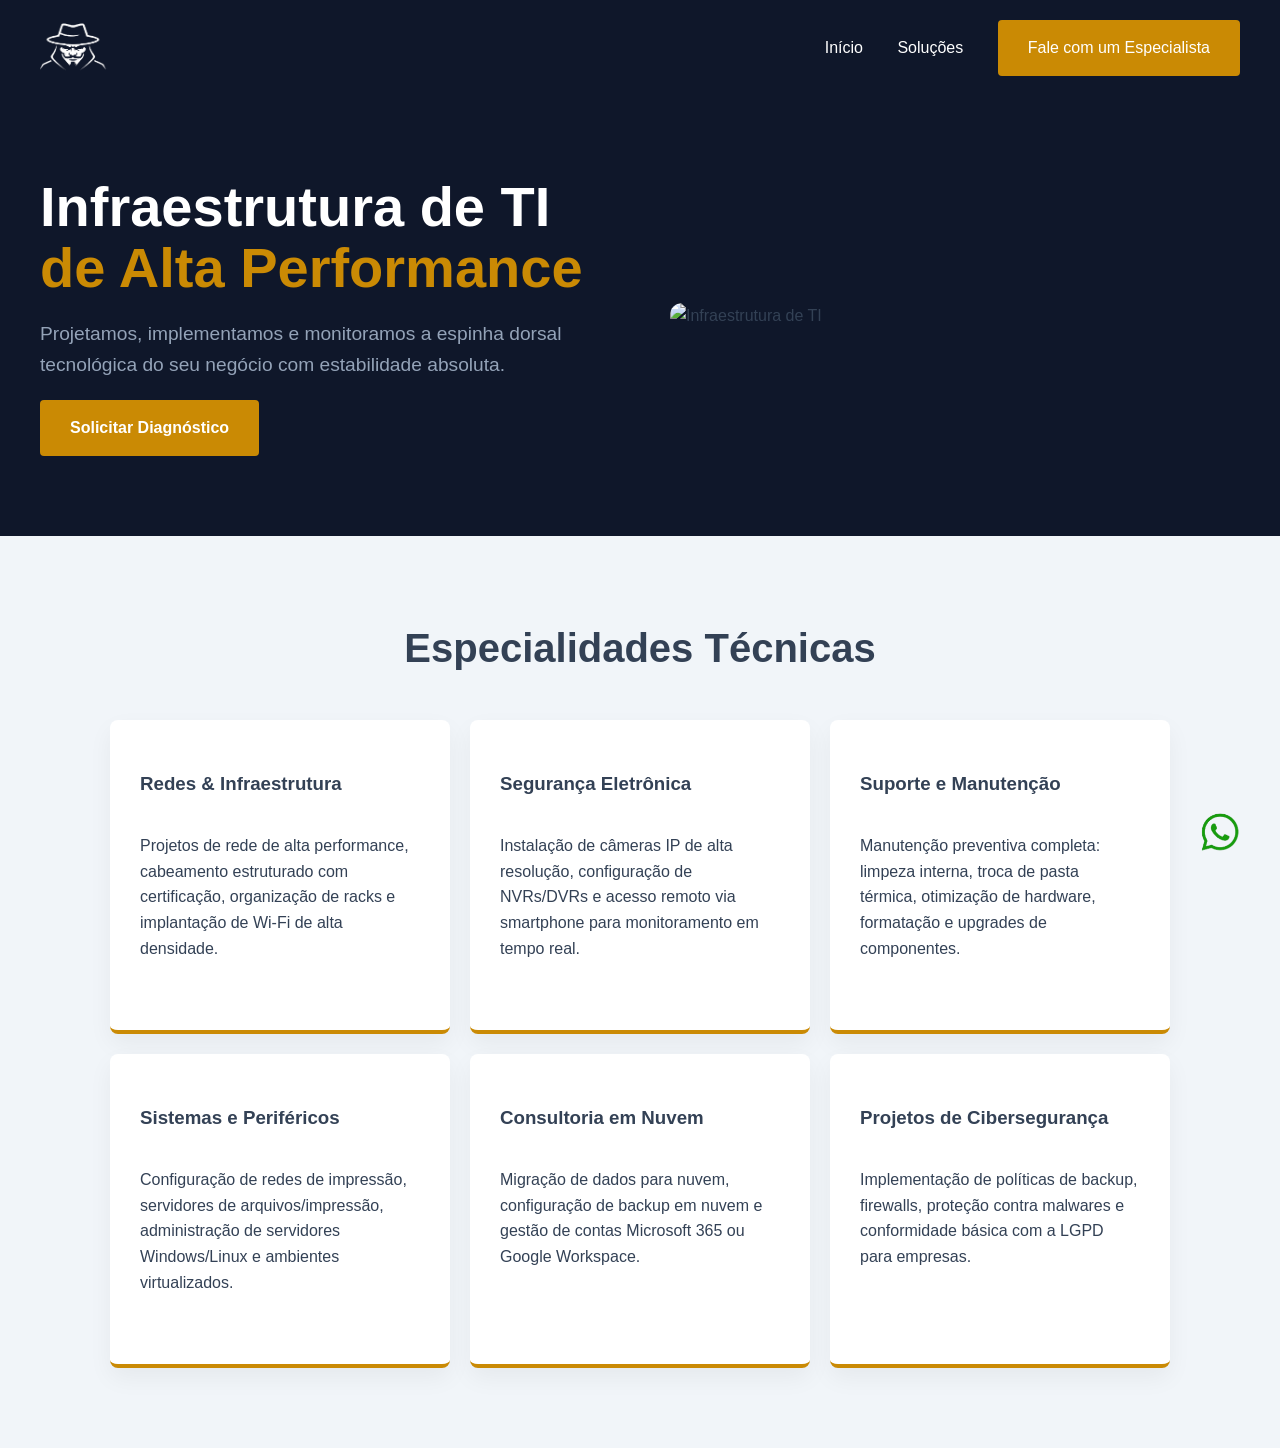
==== index.html @ 68f1e5f8 "Add files via upload Signed-off-by: Guilherme Fernando Pires <75048254+guilhermepires06@users.norepl" ====
<!DOCTYPE html>
<html lang="pt-br">
<head>
    <meta charset="UTF-8">
    <meta name="viewport" content="width=device-width, initial-scale=1.0">
    <title>CYBERSERVER | Consultoria Especializada em TI</title>
    <link rel="icon" href="favicon.png">
    <link rel="stylesheet" href="style.css">
</head>
<body>

    <nav class="navbar">
        <div class="container nav-content">
            <img src="favicon.png" alt="Logo" class="logo">
            <div class="menu">
                <a href="#inicio">Início</a>
                <a href="#solucoes">Soluções</a>
                <a href="https://wa.me/5517991672067" class="btn-primary" target="_blank">Fale com um Especialista</a>
            </div>
        </div>
    </nav>

    <header id="inicio" class="hero">
        <div class="container hero-grid">
            <div class="hero-text">
                <h1>Infraestrutura de TI <br><span class="accent">de Alta Performance</span></h1>
                <p>Projetamos, implementamos e monitoramos a espinha dorsal tecnológica do seu negócio com estabilidade absoluta.</p>
                <a href="https://wa.me/5517991672067" class="btn-primary" target="_blank">Solicitar Diagnóstico</a>
            </div>
            <img src="datacenter.jpg" alt="Infraestrutura de TI" class="hero-image">
        </div>
    </header>

    <section id="solucoes" class="services">
        <div class="container">
            <h2 class="section-title">Especialidades Técnicas</h2>
           <div class="services-grid">
              <div class="card">
                  <h3>Redes & Infraestrutura</h3>
                  <p>Projetos de rede de alta performance, cabeamento estruturado com certificação, organização de racks e implantação de Wi-Fi de alta densidade.</p>
              </div>
              <div class="card">
                  <h3>Segurança Eletrônica</h3>
                  <p>Instalação de câmeras IP de alta resolução, configuração de NVRs/DVRs e acesso remoto via smartphone para monitoramento em tempo real.</p>
              </div>
              <div class="card">
                  <h3>Suporte e Manutenção</h3>
                  <p>Manutenção preventiva completa: limpeza interna, troca de pasta térmica, otimização de hardware, formatação e upgrades de componentes.</p>
              </div>
              <div class="card">
                  <h3>Sistemas e Periféricos</h3>
                  <p>Configuração de redes de impressão, servidores de arquivos/impressão, administração de servidores Windows/Linux e ambientes virtualizados.</p>
              </div>
              <div class="card">
                  <h3>Consultoria em Nuvem</h3>
                  <p>Migração de dados para nuvem, configuração de backup em nuvem e gestão de contas Microsoft 365 ou Google Workspace.</p>
              </div>
              <div class="card">
                  <h3>Projetos de Cibersegurança</h3>
                  <p>Implementação de políticas de backup, firewalls, proteção contra malwares e conformidade básica com a LGPD para empresas.</p>
              </div>
          </div>
        </div>
    </section>

    <a href="https://wa.me/5517991672067" class="whatsapp-btn" target="_blank">
        <img src="whats.png" alt="WhatsApp">
    </a>

</body>
</html>
---- style.css ----
:root {
    --bg-dark: #0f172a;
    --bg-light: #ffffff;
    --gold: #ca8a04;
    --text-main: #334155;
}

body { font-family: 'Inter', sans-serif; background: #f1f5f9; color: var(--text-main); margin: 0; line-height: 1.6; }
.container { max-width: 1200px; margin: auto; padding: 0 40px; }

/* Navbar */
.navbar { background: var(--bg-dark); padding: 20px 0; }
.nav-content { display: flex; justify-content: space-between; align-items: center; }
.logo { height: 50px; width: auto; }
.menu a { color: white; text-decoration: none; margin-left: 30px; font-weight: 500; }

/* Hero Section */
.hero { background: var(--bg-dark); padding: 80px 0; }
.hero-grid { display: grid; grid-template-columns: 1fr 1fr; gap: 60px; align-items: center; }
.hero-text h1 { color: white; font-size: 3.5rem; margin: 0; line-height: 1.1; }
.hero-text p { color: #94a3b8; font-size: 1.2rem; margin: 20px 0; }
.accent { color: var(--gold); }

/* Correção da Imagem (Para não cortar) */
.hero-image { 
    width: 100%; 
    max-height: 400px; 
    object-fit: contain; /* Mantém a imagem inteira sem cortes */
    border-radius: 12px; 
}

/* Serviços */
.section-title { text-align: center; margin: 80px 0 40px; font-size: 2.5rem; }
.services-grid {
    display: flex;
    flex-wrap: wrap;
    justify-content: center; /* Centraliza tudo */
    gap: 20px;
    padding-bottom: 80px;
    max-width: 1200px;
    margin: 0 auto;
}

.card {
    background: var(--white);
    padding: 30px;
    border-radius: 8px;
    box-shadow: 0 4px 6px rgba(0,0,0,0.1);
    border-bottom: 4px solid var(--gold);
    /* Define uma largura fixa para todos serem iguais */
    width: 280px; 
    min-height: 250px;
}

/* Botões e WhatsApp */
.btn-primary { background: var(--gold); color: white; padding: 15px 30px; border-radius: 4px; text-decoration: none; font-weight: 700; display: inline-block; }
.whatsapp-btn { position: fixed; bottom: 30px; right: 30px; z-index: 1000; }
.whatsapp-btn img { width: 60px; }


.card {
    background: var(--bg-light);
    padding: 30px;
    border-radius: 8px;
    box-shadow: 0 10px 25px rgba(0,0,0,0.05);
    border-bottom: 4px solid var(--gold);
    display: flex; /* Adicionado para controle */
    flex-direction: column;
}
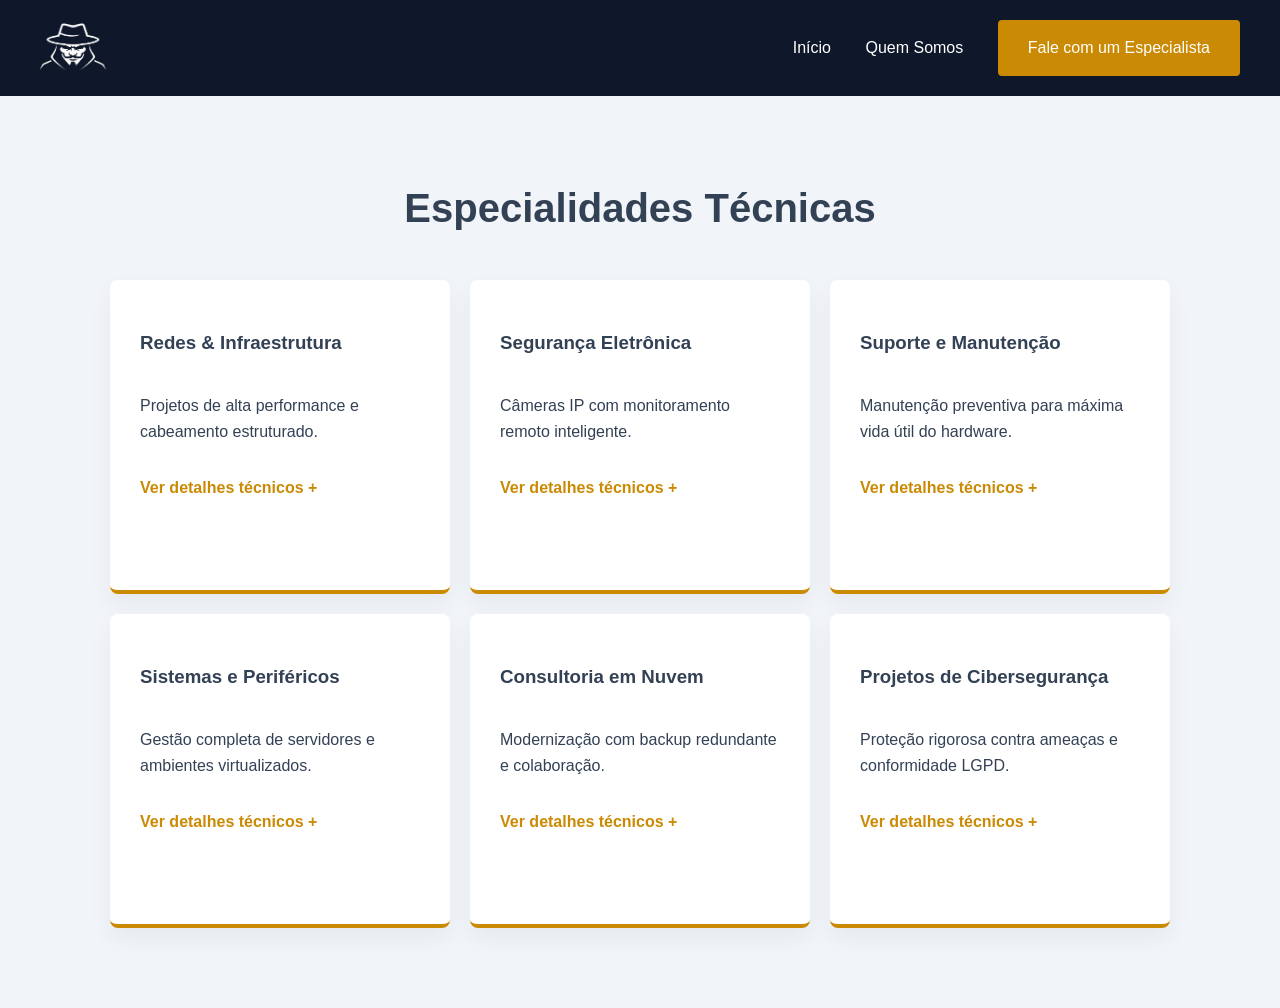
==== commit a28a0ba5: "Add files via upload Signed-off-by: Guilherme Fernando Pires <75048254+guilhermepires06@users.norepl" ====
--- a/index.html
+++ b/index.html
@@ -4,7 +4,6 @@
     <meta charset="UTF-8">
     <meta name="viewport" content="width=device-width, initial-scale=1.0">
     <title>CYBERSERVER | Consultoria Especializada em TI</title>
-    <link rel="icon" href="favicon.png">
     <link rel="stylesheet" href="style.css">
 </head>
 <body>
@@ -13,59 +12,50 @@
         <div class="container nav-content">
             <img src="favicon.png" alt="Logo" class="logo">
             <div class="menu">
-                <a href="#inicio">Início</a>
-                <a href="#solucoes">Soluções</a>
+                <a href="index.html">Início</a>
+                <a href="quem-somos.html">Quem Somos</a>
                 <a href="https://wa.me/5517991672067" class="btn-primary" target="_blank">Fale com um Especialista</a>
             </div>
         </div>
     </nav>
 
-    <header id="inicio" class="hero">
-        <div class="container hero-grid">
-            <div class="hero-text">
-                <h1>Infraestrutura de TI <br><span class="accent">de Alta Performance</span></h1>
-                <p>Projetamos, implementamos e monitoramos a espinha dorsal tecnológica do seu negócio com estabilidade absoluta.</p>
-                <a href="https://wa.me/5517991672067" class="btn-primary" target="_blank">Solicitar Diagnóstico</a>
-            </div>
-            <img src="datacenter.jpg" alt="Infraestrutura de TI" class="hero-image">
-        </div>
-    </header>
-
     <section id="solucoes" class="services">
         <div class="container">
             <h2 class="section-title">Especialidades Técnicas</h2>
-           <div class="services-grid">
-              <div class="card">
-                  <h3>Redes & Infraestrutura</h3>
-                  <p>Projetos de rede de alta performance, cabeamento estruturado com certificação, organização de racks e implantação de Wi-Fi de alta densidade.</p>
-              </div>
-              <div class="card">
-                  <h3>Segurança Eletrônica</h3>
-                  <p>Instalação de câmeras IP de alta resolução, configuração de NVRs/DVRs e acesso remoto via smartphone para monitoramento em tempo real.</p>
-              </div>
-              <div class="card">
-                  <h3>Suporte e Manutenção</h3>
-                  <p>Manutenção preventiva completa: limpeza interna, troca de pasta térmica, otimização de hardware, formatação e upgrades de componentes.</p>
-              </div>
-              <div class="card">
-                  <h3>Sistemas e Periféricos</h3>
-                  <p>Configuração de redes de impressão, servidores de arquivos/impressão, administração de servidores Windows/Linux e ambientes virtualizados.</p>
-              </div>
-              <div class="card">
-                  <h3>Consultoria em Nuvem</h3>
-                  <p>Migração de dados para nuvem, configuração de backup em nuvem e gestão de contas Microsoft 365 ou Google Workspace.</p>
-              </div>
-              <div class="card">
-                  <h3>Projetos de Cibersegurança</h3>
-                  <p>Implementação de políticas de backup, firewalls, proteção contra malwares e conformidade básica com a LGPD para empresas.</p>
-              </div>
-          </div>
+            <div class="services-grid">
+                <!-- Cards -->
+                <div class="card"><h3>Redes & Infraestrutura</h3><p>Projetos de alta performance e cabeamento estruturado.</p><a href="#modal-redes" class="btn-detalhes">Ver detalhes técnicos +</a></div>
+                <div class="card"><h3>Segurança Eletrônica</h3><p>Câmeras IP com monitoramento remoto inteligente.</p><a href="#modal-seguranca" class="btn-detalhes">Ver detalhes técnicos +</a></div>
+                <div class="card"><h3>Suporte e Manutenção</h3><p>Manutenção preventiva para máxima vida útil do hardware.</p><a href="#modal-suporte" class="btn-detalhes">Ver detalhes técnicos +</a></div>
+                <div class="card"><h3>Sistemas e Periféricos</h3><p>Gestão completa de servidores e ambientes virtualizados.</p><a href="#modal-sistemas" class="btn-detalhes">Ver detalhes técnicos +</a></div>
+                <div class="card"><h3>Consultoria em Nuvem</h3><p>Modernização com backup redundante e colaboração.</p><a href="#modal-nuvem" class="btn-detalhes">Ver detalhes técnicos +</a></div>
+                <div class="card"><h3>Projetos de Cibersegurança</h3><p>Proteção rigorosa contra ameaças e conformidade LGPD.</p><a href="#modal-ciber" class="btn-detalhes">Ver detalhes técnicos +</a></div>
+            </div>
         </div>
     </section>
 
-    <a href="https://wa.me/5517991672067" class="whatsapp-btn" target="_blank">
-        <img src="whats.png" alt="WhatsApp">
-    </a>
+    <!-- MODAIS ESTILO AULA TÉCNICA -->
+    <div id="modal-redes" class="modal"><div class="modal-content"><span class="close-btn">&times;</span><h2>Redes: A Espinha Dorsal</h2><p>Infraestrutura é engenharia. Uma falha de 1% aqui gera gargalos invisíveis.</p><ul><li><strong>Certificação:</strong> Validamos impedância e sinal para garantir throughput máximo.</li><li><strong>Zero Trust:</strong> Segmentamos a rede em VLANs para isolar dados críticos.</li><li><strong>Gestão Térmica:</strong> Racks organizados não são estética, são ventilação e longevidade.</li></ul></div></div>
+    
+    <div id="modal-seguranca" class="modal"><div class="modal-content"><span class="close-btn">&times;</span><h2>Segurança: Visão Inteligente</h2><p>Não instalamos apenas câmeras, entregamos sistemas de monitoramento proativo.</p><ul><li><strong>Streaming Seguro:</strong> Fluxos criptografados para garantir que só você veja seus dados.</li><li><strong>Redundância:</strong> Armazenamento cíclico que protege contra falhas de disco.</li><li><strong>Foco:</strong> Projeto focado em eliminar "pontos cegos" de segurança física.</li></ul></div></div>
+    
+    <div id="modal-suporte" class="modal"><div class="modal-content"><span class="close-btn">&times;</span><h2>Suporte: Ciência de Hardware</h2><p>Tratamos o hardware com o rigor técnico que ele exige.</p><ul><li><strong>Termodinâmica:</strong> Troca de pasta térmica de alta performance para eliminar thermal throttling.</li><li><strong>Limpeza Química:</strong> Remoção de contaminantes que causam micro-curtos.</li><li><strong>Diagnóstico:</strong> Testes de stress que revelam falhas antes da parada total.</li></ul></div></div>
+    
+    <div id="modal-sistemas" class="modal"><div class="modal-content"><span class="close-btn">&times;</span><h2>Sistemas: Orquestração Digital</h2><p>Servidor parado é operação interrompida. Nossa gestão é focada em disponibilidade.</p><ul><li><strong>Virtualização:</strong> Maximizamos o uso do seu hardware com isolamento de serviços.</li><li><strong>Proatividade:</strong> Monitoramos saúde de disco e CPU para agir antes da falha.</li><li><strong>Estabilidade:</strong> Fluxos centralizados para redes de impressão e arquivos.</li></ul></div></div>
+    
+    <div id="modal-nuvem" class="modal"><div class="modal-content"><span class="close-btn">&times;</span><h2>Nuvem: Escalabilidade Segura</h2><p>Migrar para nuvem é sobre otimizar o acesso e garantir a integridade do dado.</p><ul><li><strong>Migração Transparente:</strong> Transição para M365 ou Google Workspace sem down-time.</li><li><strong>Backup 3-2-1:</strong> Protocolo rigoroso de segurança de dados em nuvem.</li><li><strong>Colaboração:</strong> Unificação de ferramentas para times de alta performance.</li></ul></div></div>
+    
+    <div id="modal-ciber" class="modal"><div class="modal-content"><span class="close-btn">&times;</span><h2>Cibersegurança: Rigor Técnico</h2><p>O ambiente digital é hostil. Defesa precisa ser estratégica, não reativa.</p><ul><li><strong>Hardening:</strong> Travamento de servidores contra vetores de ataque comuns.</li><li><strong>Firewall Perimeter:</strong> Barreira física e lógica para tráfego indesejado.</li><li><strong>Conformidade:</strong> Adequação técnica rigorosa às normas da LGPD.</li></ul></div></div>
 
+    <script>
+        const modais = document.querySelectorAll('.modal');
+        function fecharModais() { modais.forEach(m => m.style.display = 'none'); }
+        document.querySelectorAll('.close-btn').forEach(btn => btn.onclick = fecharModais);
+        window.onclick = function(e) { if (e.target.classList.contains('modal')) fecharModais(); };
+        document.onkeydown = function(e) { if (e.key === "Escape") fecharModais(); };
+        document.querySelectorAll('.btn-detalhes').forEach(btn => {
+            btn.onclick = function(e) { e.preventDefault(); document.querySelector(this.getAttribute('href')).style.display = 'flex'; };
+        });
+    </script>
 </body>
 </html>
--- a/style.css
+++ b/style.css
@@ -66,4 +66,39 @@
     border-bottom: 4px solid var(--gold);
     display: flex; /* Adicionado para controle */
     flex-direction: column;
+}
+
+
+
+details summary {
+    list-style: none; /* Remove a setinha padrão do navegador */
+    transition: 0.3s;
+}
+
+details summary:hover {
+    text-decoration: underline;
+    opacity: 0.8;
+}
+
+/* Opcional: Adiciona um ícone visual elegante */
+details summary::after {
+    content: ' +';
+}
+details[open] summary::after {
+    content: ' -';
+}
+
+
+/* Estilo do link de abrir */
+.btn-detalhes { color: var(--gold); font-weight: bold; cursor: pointer; text-decoration: none; display: block; margin-top: 15px; }
+
+.modal {
+    position: fixed; top: 0; left: 0; width: 100%; height: 100%;
+    background: rgba(0,0,0,0.7); display: none; /* Inicia escondido */
+    justify-content: center; align-items: center; z-index: 9999;
+}
+.modal-content {
+    background: white; padding: 50px; border-radius: 12px;
+    width: 80%; max-width: 600px; position: relative;
+    box-shadow: 0 20px 40px rgba(0,0,0,0.3);
 }
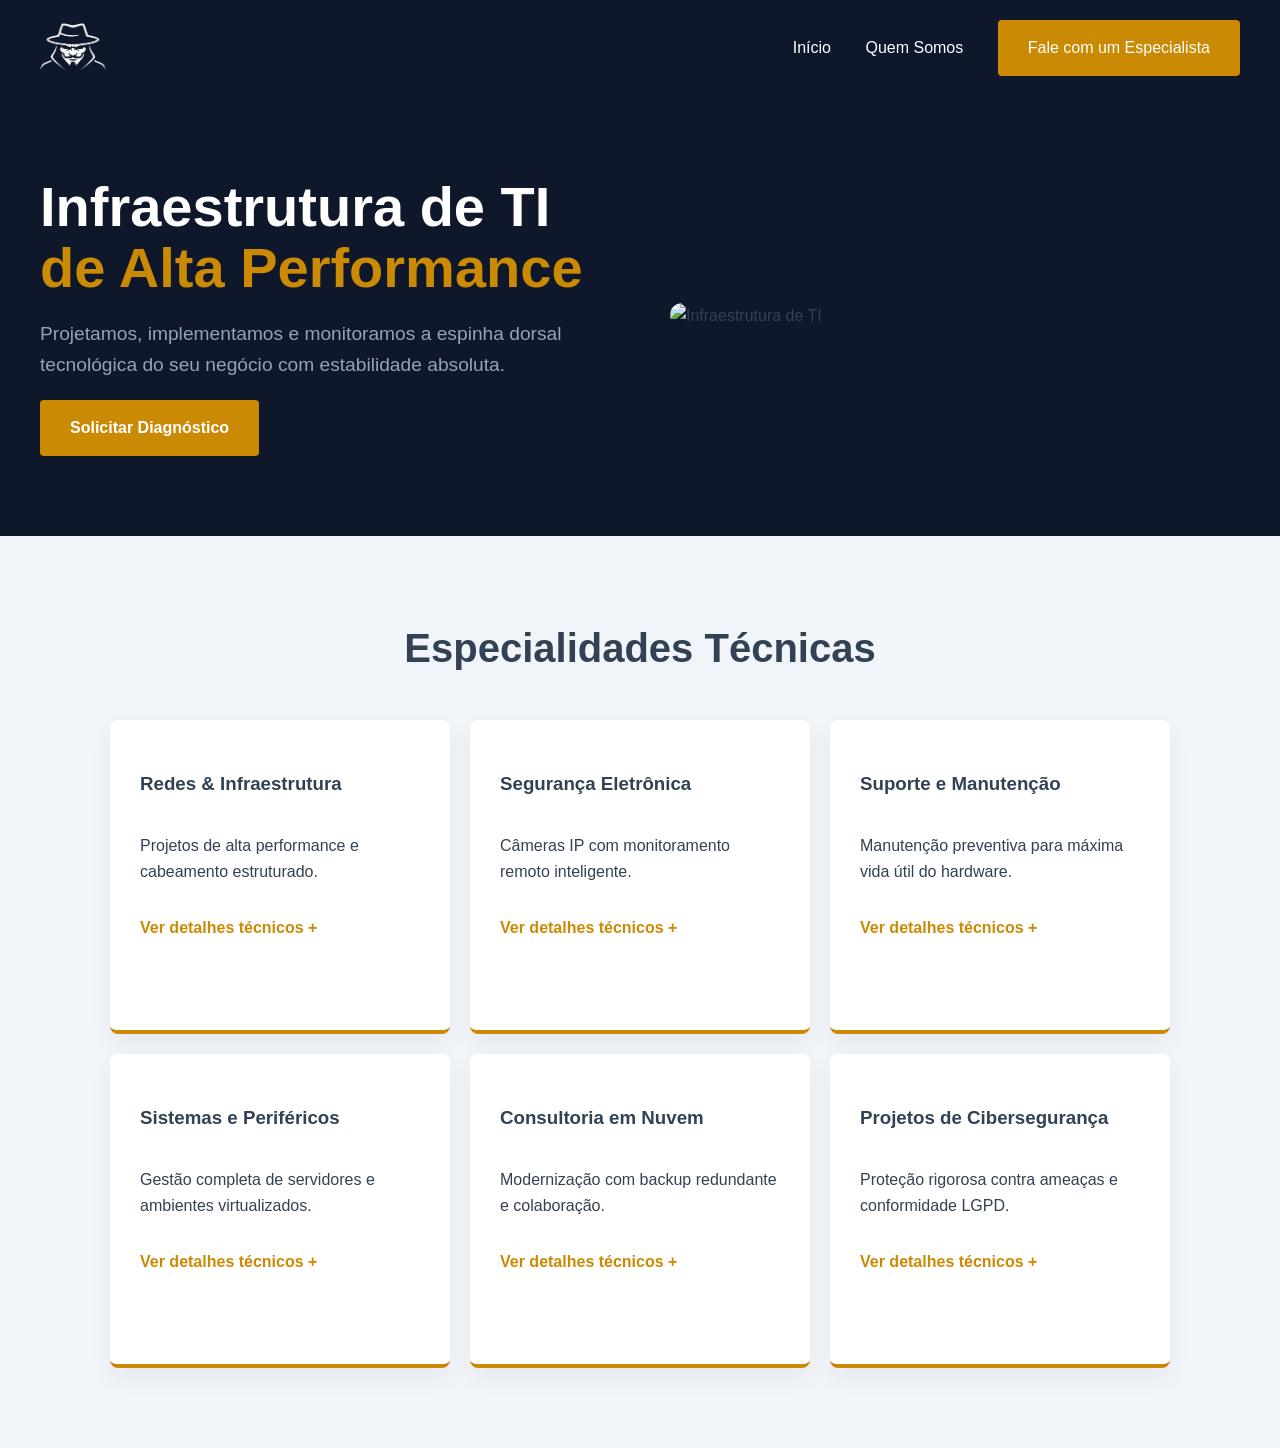
==== commit b494daf0: "Add files via upload Signed-off-by: Guilherme Fernando Pires <75048254+guilhermepires06@users.norepl" ====
--- a/index.html
+++ b/index.html
@@ -4,10 +4,12 @@
     <meta charset="UTF-8">
     <meta name="viewport" content="width=device-width, initial-scale=1.0">
     <title>CYBERSERVER | Consultoria Especializada em TI</title>
+    <link rel="icon" href="favicon.png">
     <link rel="stylesheet" href="style.css">
 </head>
 <body>
 
+    <!-- Navegação -->
     <nav class="navbar">
         <div class="container nav-content">
             <img src="favicon.png" alt="Logo" class="logo">
@@ -19,6 +21,19 @@
         </div>
     </nav>
 
+    <!-- Hero -->
+    <header id="inicio" class="hero">
+        <div class="container hero-grid">
+            <div class="hero-text">
+                <h1>Infraestrutura de TI <br><span class="accent">de Alta Performance</span></h1>
+                <p>Projetamos, implementamos e monitoramos a espinha dorsal tecnológica do seu negócio com estabilidade absoluta.</p>
+                <a href="https://wa.me/5517991672067" class="btn-primary" target="_blank">Solicitar Diagnóstico</a>
+            </div>
+            <img src="datacenter.jpg" alt="Infraestrutura de TI" class="hero-image">
+        </div>
+    </header>
+
+    <!-- Soluções -->
     <section id="solucoes" class="services">
         <div class="container">
             <h2 class="section-title">Especialidades Técnicas</h2>
@@ -47,6 +62,7 @@
     
     <div id="modal-ciber" class="modal"><div class="modal-content"><span class="close-btn">&times;</span><h2>Cibersegurança: Rigor Técnico</h2><p>O ambiente digital é hostil. Defesa precisa ser estratégica, não reativa.</p><ul><li><strong>Hardening:</strong> Travamento de servidores contra vetores de ataque comuns.</li><li><strong>Firewall Perimeter:</strong> Barreira física e lógica para tráfego indesejado.</li><li><strong>Conformidade:</strong> Adequação técnica rigorosa às normas da LGPD.</li></ul></div></div>
 
+    <!-- Script de controle dos modais -->
     <script>
         const modais = document.querySelectorAll('.modal');
         function fecharModais() { modais.forEach(m => m.style.display = 'none'); }
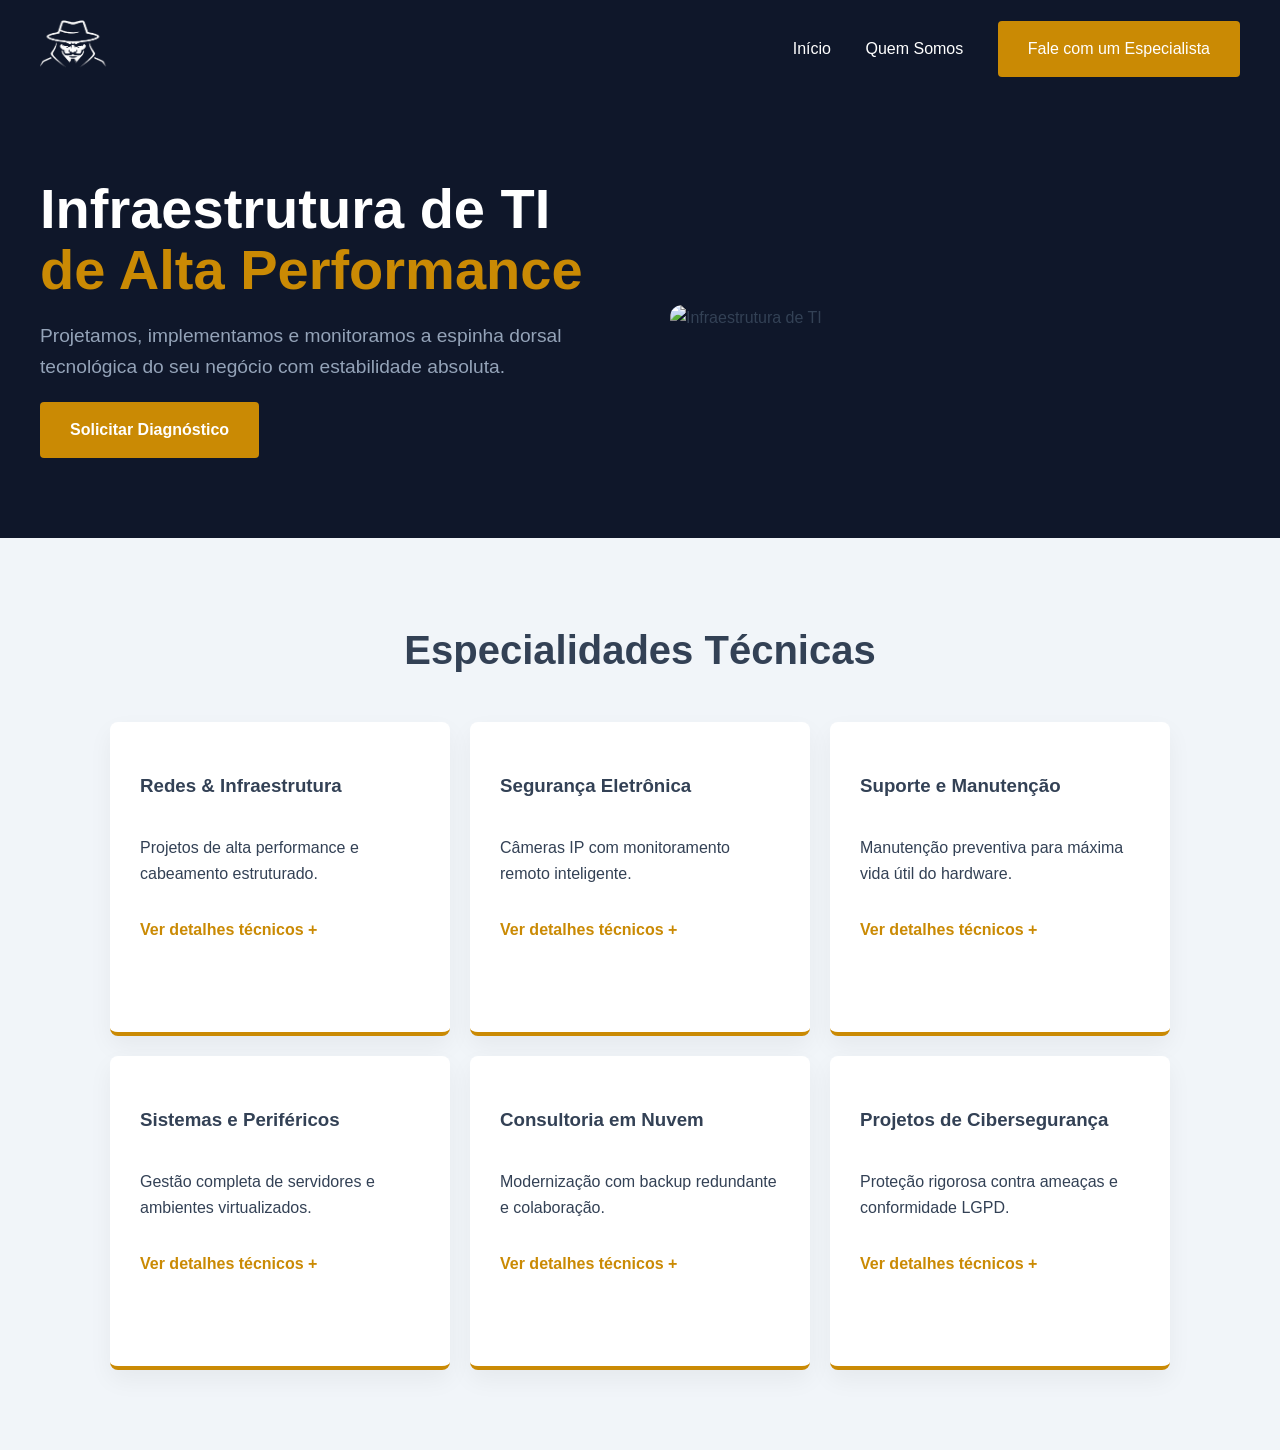
==== commit a1da6c38: "Update index.html Signed-off-by: Guilherme Fernando Pires <75048254+guilhermepires06@users.noreply.g" ====
--- a/index.html
+++ b/index.html
@@ -10,16 +10,18 @@
 <body>
 
     <!-- Navegação -->
-    <nav class="navbar">
-        <div class="container nav-content">
+  <nav class="navbar">
+    <div class="container nav-content">
+        <a href="index.html">
             <img src="favicon.png" alt="Logo" class="logo">
-            <div class="menu">
-                <a href="index.html">Início</a>
-                <a href="quem-somos.html">Quem Somos</a>
-                <a href="https://wa.me/5517991672067" class="btn-primary" target="_blank">Fale com um Especialista</a>
-            </div>
+        </a>
+        <div class="menu">
+            <a href="index.html">Início</a>
+            <a href="quem-somos.html">Quem Somos</a>
+            <a href="https://wa.me/5517991672067" class="btn-primary" target="_blank">Fale com um Especialista</a>
         </div>
-    </nav>
+    </div>
+</nav>
 
     <!-- Hero -->
     <header id="inicio" class="hero">
@@ -74,4 +76,4 @@
         });
     </script>
 </body>
-</html>+</html>
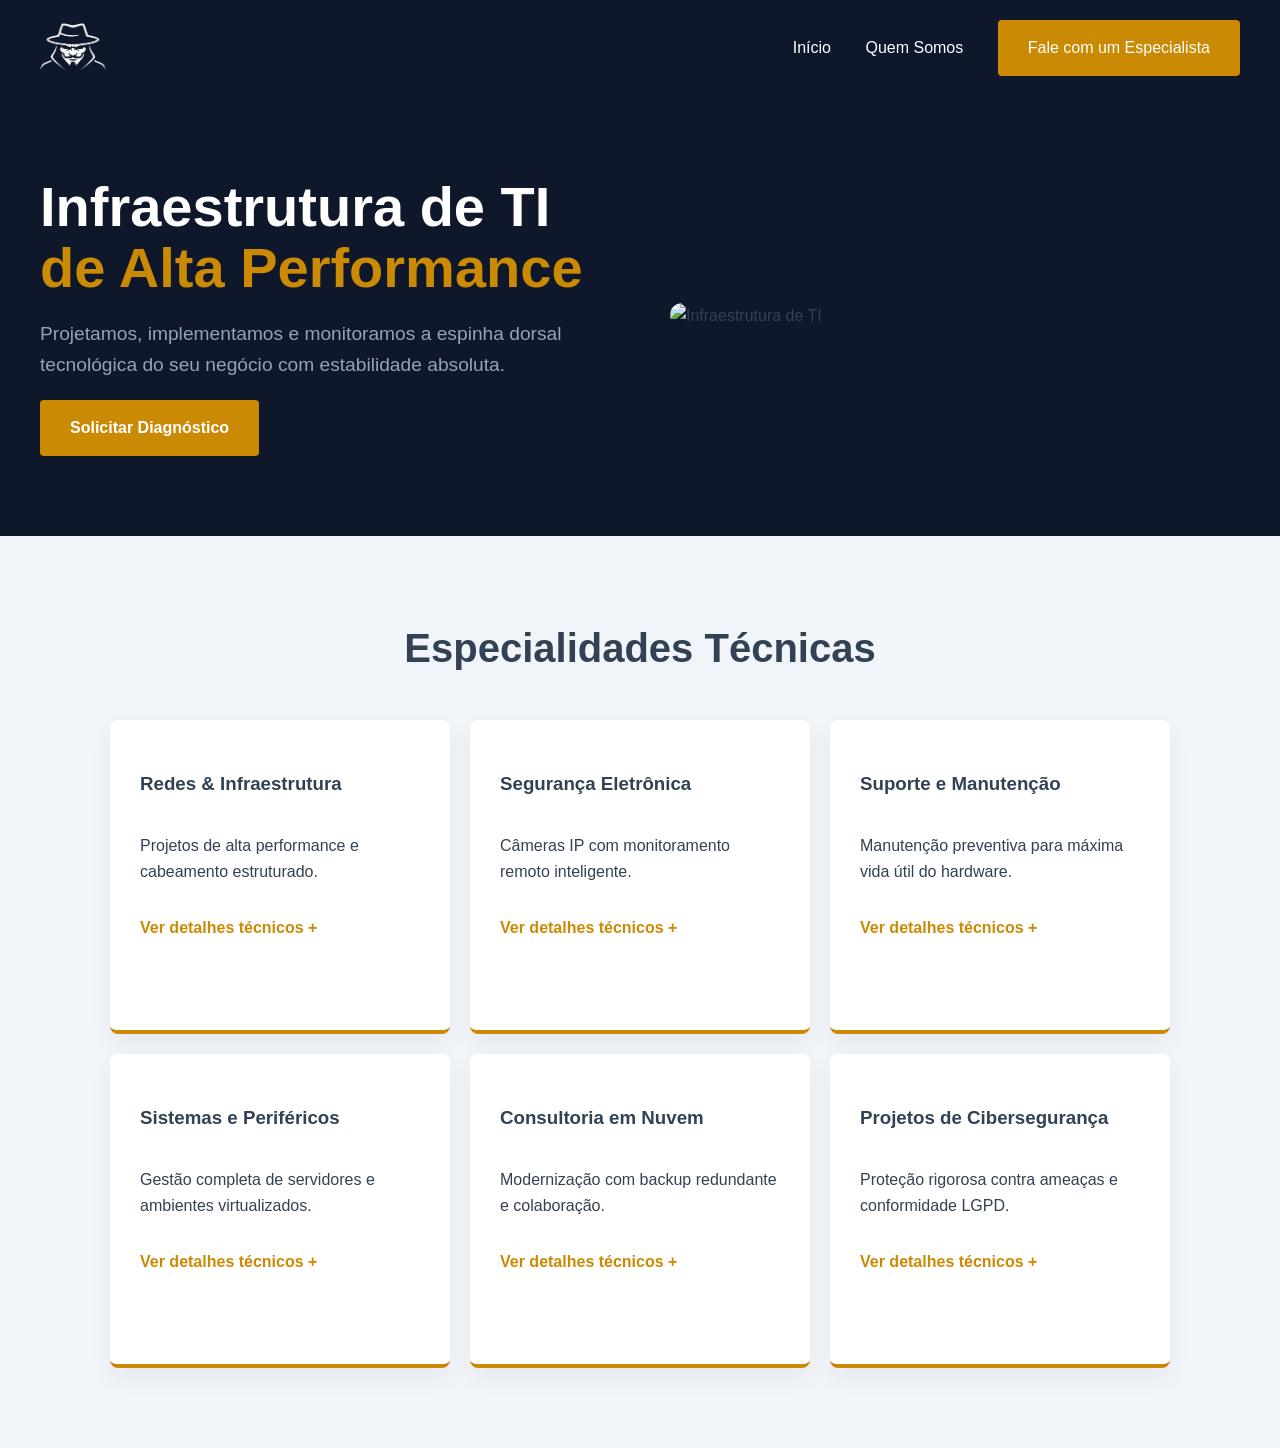
==== commit 23e7cc79: "Update index.html Signed-off-by: Guilherme Fernando Pires <75048254+guilhermepires06@users.noreply.g" ====
--- a/index.html
+++ b/index.html
@@ -52,18 +52,85 @@
     </section>
 
     <!-- MODAIS ESTILO AULA TÉCNICA -->
-    <div id="modal-redes" class="modal"><div class="modal-content"><span class="close-btn">&times;</span><h2>Redes: A Espinha Dorsal</h2><p>Infraestrutura é engenharia. Uma falha de 1% aqui gera gargalos invisíveis.</p><ul><li><strong>Certificação:</strong> Validamos impedância e sinal para garantir throughput máximo.</li><li><strong>Zero Trust:</strong> Segmentamos a rede em VLANs para isolar dados críticos.</li><li><strong>Gestão Térmica:</strong> Racks organizados não são estética, são ventilação e longevidade.</li></ul></div></div>
-    
-    <div id="modal-seguranca" class="modal"><div class="modal-content"><span class="close-btn">&times;</span><h2>Segurança: Visão Inteligente</h2><p>Não instalamos apenas câmeras, entregamos sistemas de monitoramento proativo.</p><ul><li><strong>Streaming Seguro:</strong> Fluxos criptografados para garantir que só você veja seus dados.</li><li><strong>Redundância:</strong> Armazenamento cíclico que protege contra falhas de disco.</li><li><strong>Foco:</strong> Projeto focado em eliminar "pontos cegos" de segurança física.</li></ul></div></div>
-    
-    <div id="modal-suporte" class="modal"><div class="modal-content"><span class="close-btn">&times;</span><h2>Suporte: Ciência de Hardware</h2><p>Tratamos o hardware com o rigor técnico que ele exige.</p><ul><li><strong>Termodinâmica:</strong> Troca de pasta térmica de alta performance para eliminar thermal throttling.</li><li><strong>Limpeza Química:</strong> Remoção de contaminantes que causam micro-curtos.</li><li><strong>Diagnóstico:</strong> Testes de stress que revelam falhas antes da parada total.</li></ul></div></div>
-    
-    <div id="modal-sistemas" class="modal"><div class="modal-content"><span class="close-btn">&times;</span><h2>Sistemas: Orquestração Digital</h2><p>Servidor parado é operação interrompida. Nossa gestão é focada em disponibilidade.</p><ul><li><strong>Virtualização:</strong> Maximizamos o uso do seu hardware com isolamento de serviços.</li><li><strong>Proatividade:</strong> Monitoramos saúde de disco e CPU para agir antes da falha.</li><li><strong>Estabilidade:</strong> Fluxos centralizados para redes de impressão e arquivos.</li></ul></div></div>
-    
-    <div id="modal-nuvem" class="modal"><div class="modal-content"><span class="close-btn">&times;</span><h2>Nuvem: Escalabilidade Segura</h2><p>Migrar para nuvem é sobre otimizar o acesso e garantir a integridade do dado.</p><ul><li><strong>Migração Transparente:</strong> Transição para M365 ou Google Workspace sem down-time.</li><li><strong>Backup 3-2-1:</strong> Protocolo rigoroso de segurança de dados em nuvem.</li><li><strong>Colaboração:</strong> Unificação de ferramentas para times de alta performance.</li></ul></div></div>
-    
-    <div id="modal-ciber" class="modal"><div class="modal-content"><span class="close-btn">&times;</span><h2>Cibersegurança: Rigor Técnico</h2><p>O ambiente digital é hostil. Defesa precisa ser estratégica, não reativa.</p><ul><li><strong>Hardening:</strong> Travamento de servidores contra vetores de ataque comuns.</li><li><strong>Firewall Perimeter:</strong> Barreira física e lógica para tráfego indesejado.</li><li><strong>Conformidade:</strong> Adequação técnica rigorosa às normas da LGPD.</li></ul></div></div>
+  <!-- MODAIS ESTILO AULA TÉCNICA -->
 
+<div id="modal-redes" class="modal">
+    <div class="modal-content">
+        <span class="close-btn">&times;</span>
+        <h2>Redes: A Espinha Dorsal</h2>
+        <p>Infraestrutura é engenharia pura. Uma falha de 1% na camada física gera latência intermitente e gargalos invisíveis.</p>
+        <ul>
+            <li><strong>Certificação (Physical Layer):</strong> Validamos impedância e sinal para garantir *throughput* máximo, eliminando perda de pacotes.</li>
+            <li><strong>Zero Trust (VLANs):</strong> Segmentamos a rede para isolar dados críticos; se um dispositivo for comprometido, a ameaça não se propaga.</li>
+            <li><strong>Engenharia Térmica:</strong> Racks organizados não são apenas estética, são fluxos de ventilação que garantem a longevidade dos ativos.</li>
+        </ul>
+    </div>
+</div>
+
+<div id="modal-seguranca" class="modal">
+    <div class="modal-content">
+        <span class="close-btn">&times;</span>
+        <h2>Segurança: Visão Inteligente</h2>
+        <p>Não instalamos apenas câmeras; entregamos sistemas de monitoramento proativo com visão computacional.</p>
+        <ul>
+            <li><strong>Streaming Seguro:</strong> Fluxos criptografados *end-to-end* para garantir a integridade dos seus dados.</li>
+            <li><strong>Redundância de Dados:</strong> Protocolos de armazenamento cíclico que mitigam falhas críticas de disco.</li>
+            <li><strong>Análise de Cenário:</strong> Mapeamento estratégico de ambiente para eliminar 100% de pontos cegos.</li>
+        </ul>
+    </div>
+</div>
+
+<div id="modal-suporte" class="modal">
+    <div class="modal-content">
+        <span class="close-btn">&times;</span>
+        <h2>Suporte: Ciência de Hardware</h2>
+        <p>Tratamos o hardware com o rigor técnico que a alta performance exige, tratando a causa, não apenas o sintoma.</p>
+        <ul>
+            <li><strong>Termodinâmica:</strong> Troca de composto térmico de alto desempenho para eliminar o *thermal throttling*.</li>
+            <li><strong>Sanitização Química:</strong> Remoção de contaminantes atmosféricos que causam micro-curtos na placa-mãe.</li>
+            <li><strong>Diagnóstico de Estresse:</strong> Testes de carga que identificam falhas latentes antes da interrupção do serviço.</li>
+        </ul>
+    </div>
+</div>
+
+<div id="modal-sistemas" class="modal">
+    <div class="modal-content">
+        <span class="close-btn">&times;</span>
+        <h2>Sistemas: Orquestração Digital</h2>
+        <p>Servidor parado é operação interrompida. Nossa gestão foca na disponibilidade de 99.9%.</p>
+        <ul>
+            <li><strong>Virtualização:</strong> Maximizamos o hardware com isolamento de instâncias (Hypervisor).</li>
+            <li><strong>Monitoramento Proativo:</strong> Telemetria de disco e CPU para agir preventivamente antes da falha.</li>
+            <li><strong>Centralização:</strong> Gestão unificada de diretórios e fluxos de impressão.</li>
+        </ul>
+    </div>
+</div>
+
+<div id="modal-nuvem" class="modal">
+    <div class="modal-content">
+        <span class="close-btn">&times;</span>
+        <h2>Nuvem: Escalabilidade Segura</h2>
+        <p>Migrar para nuvem é sobre otimizar o acesso e garantir a soberania do seu dado.</p>
+        <ul>
+            <li><strong>Migração Transparente:</strong> Transição para ecossistemas (M365/Google) com zero *down-time*.</li>
+            <li><strong>Backup 3-2-1:</strong> Protocolo rigoroso de redundância geográfica de dados.</li>
+            <li><strong>Colaboração Unificada:</strong> Ferramentas integradas para alta performance em equipes remotas.</li>
+        </ul>
+    </div>
+</div>
+
+<div id="modal-ciber" class="modal">
+    <div class="modal-content">
+        <span class="close-btn">&times;</span>
+        <h2>Cibersegurança: Rigor Técnico</h2>
+        <p>O ambiente digital é hostil. Defesa precisa ser estratégica, não reativa.</p>
+        <ul>
+            <li><strong>Hardening de Servidores:</strong> Travamento rigoroso contra vetores de ataque comuns.</li>
+            <li><strong>Firewall Perimeter:</strong> Barreira lógica robusta contra tráfego malicioso e intrusões.</li>
+            <li><strong>Conformidade LGPD:</strong> Adequação técnica estratégica para proteção contra passivos legais.</li>
+        </ul>
+    </div>
+</div>
     <!-- Script de controle dos modais -->
     <script>
         const modais = document.querySelectorAll('.modal');
--- a/style.css
+++ b/style.css
@@ -5,13 +5,15 @@
     --text-main: #334155;
 }
 
+/* Base */
 body { font-family: 'Inter', sans-serif; background: #f1f5f9; color: var(--text-main); margin: 0; line-height: 1.6; }
 .container { max-width: 1200px; margin: auto; padding: 0 40px; }
 
 /* Navbar */
 .navbar { background: var(--bg-dark); padding: 20px 0; }
 .nav-content { display: flex; justify-content: space-between; align-items: center; }
-.logo { height: 50px; width: auto; }
+.logo { display: block; transition: 0.3s; height: 50px; width: auto; }
+.logo:hover { opacity: 0.8; cursor: pointer; }
 .menu a { color: white; text-decoration: none; margin-left: 30px; font-weight: 500; }
 
 /* Hero Section */
@@ -20,21 +22,15 @@
 .hero-text h1 { color: white; font-size: 3.5rem; margin: 0; line-height: 1.1; }
 .hero-text p { color: #94a3b8; font-size: 1.2rem; margin: 20px 0; }
 .accent { color: var(--gold); }
+.hero-image { width: 100%; max-height: 400px; object-fit: contain; border-radius: 12px; }
+.hero-logo { max-width: 200px; height: auto; margin-bottom: 20px; }
 
-/* Correção da Imagem (Para não cortar) */
-.hero-image { 
-    width: 100%; 
-    max-height: 400px; 
-    object-fit: contain; /* Mantém a imagem inteira sem cortes */
-    border-radius: 12px; 
-}
-
-/* Serviços */
+/* Serviços e Cards */
 .section-title { text-align: center; margin: 80px 0 40px; font-size: 2.5rem; }
 .services-grid {
     display: flex;
     flex-wrap: wrap;
-    justify-content: center; /* Centraliza tudo */
+    justify-content: center;
     gap: 20px;
     padding-bottom: 80px;
     max-width: 1200px;
@@ -42,63 +38,44 @@
 }
 
 .card {
-    background: var(--white);
+    background: var(--bg-light);
     padding: 30px;
     border-radius: 8px;
-    box-shadow: 0 4px 6px rgba(0,0,0,0.1);
+    box-shadow: 0 10px 25px rgba(0,0,0,0.05);
     border-bottom: 4px solid var(--gold);
-    /* Define uma largura fixa para todos serem iguais */
-    width: 280px; 
+    display: flex;
+    flex-direction: column;
+    width: 280px;
     min-height: 250px;
 }
 
 /* Botões e WhatsApp */
 .btn-primary { background: var(--gold); color: white; padding: 15px 30px; border-radius: 4px; text-decoration: none; font-weight: 700; display: inline-block; }
+.btn-detalhes { color: var(--gold); font-weight: bold; cursor: pointer; text-decoration: none; display: block; margin-top: 15px; }
 .whatsapp-btn { position: fixed; bottom: 30px; right: 30px; z-index: 1000; }
 .whatsapp-btn img { width: 60px; }
 
-
-.card {
-    background: var(--bg-light);
-    padding: 30px;
-    border-radius: 8px;
-    box-shadow: 0 10px 25px rgba(0,0,0,0.05);
-    border-bottom: 4px solid var(--gold);
-    display: flex; /* Adicionado para controle */
-    flex-direction: column;
-}
-
-
-
-details summary {
-    list-style: none; /* Remove a setinha padrão do navegador */
-    transition: 0.3s;
-}
-
-details summary:hover {
-    text-decoration: underline;
-    opacity: 0.8;
-}
-
-/* Opcional: Adiciona um ícone visual elegante */
-details summary::after {
-    content: ' +';
-}
-details[open] summary::after {
-    content: ' -';
-}
-
-
-/* Estilo do link de abrir */
-.btn-detalhes { color: var(--gold); font-weight: bold; cursor: pointer; text-decoration: none; display: block; margin-top: 15px; }
-
+/* Modais (Pop-ups) */
 .modal {
     position: fixed; top: 0; left: 0; width: 100%; height: 100%;
-    background: rgba(0,0,0,0.7); display: none; /* Inicia escondido */
+    background: rgba(0,0,0,0.7); display: none; 
     justify-content: center; align-items: center; z-index: 9999;
 }
 .modal-content {
     background: white; padding: 50px; border-radius: 12px;
-    width: 80%; max-width: 600px; position: relative;
+    width: 90%; max-width: 600px; position: relative; color: #333;
     box-shadow: 0 20px 40px rgba(0,0,0,0.3);
-}+}
+.close-btn {
+    position: absolute; top: 15px; right: 25px; font-size: 35px; 
+    color: #333; text-decoration: none; cursor: pointer;
+}
+.modal-content h2 { color: var(--bg-dark); margin-top: 0; }
+.modal-content ul { line-height: 1.8; margin-top: 20px; padding-left: 20px; }
+.modal-content li { margin-bottom: 10px; }
+
+/* Responsividade Básica */
+@media (max-width: 768px) {
+    .hero-grid { grid-template-columns: 1fr; text-align: center; }
+    .hero-text h1 { font-size: 2.5rem; }
+}
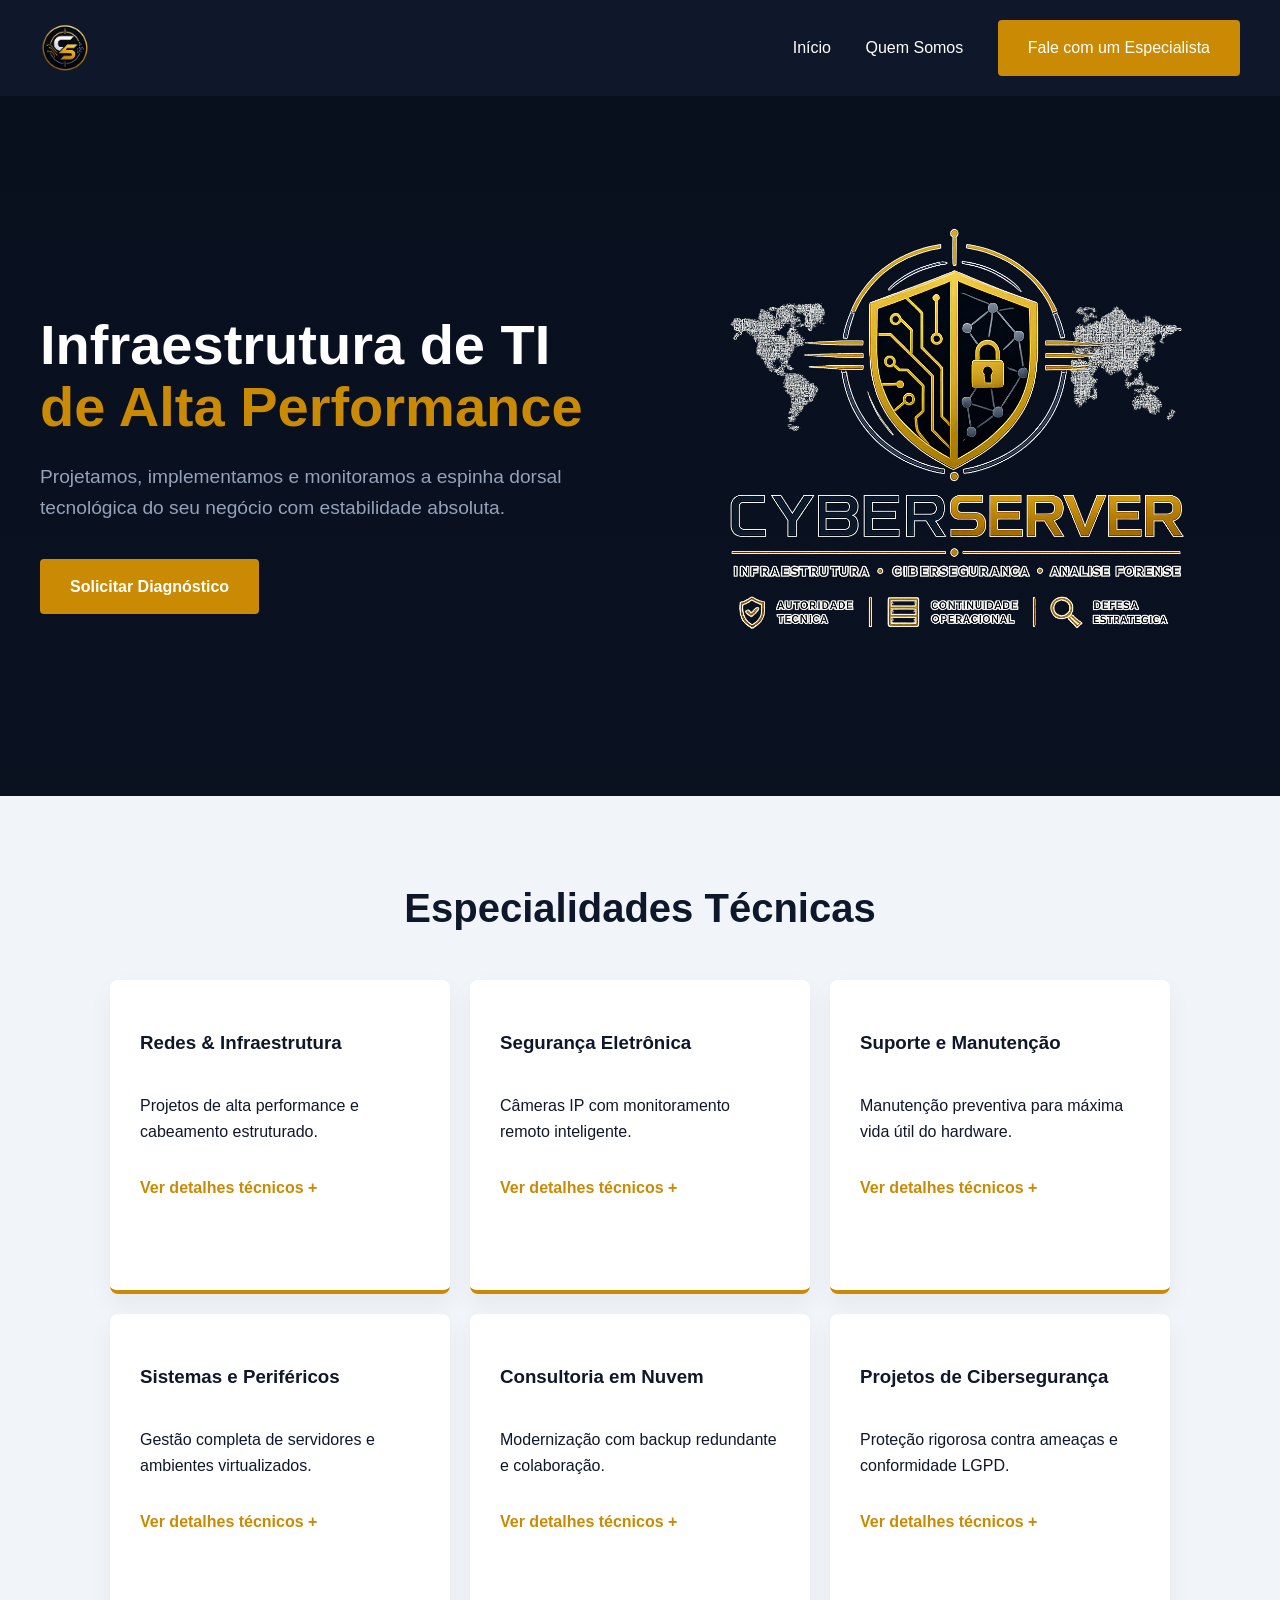
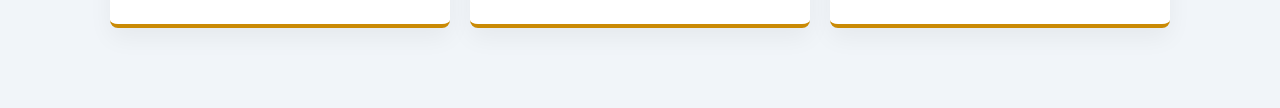
==== commit d127e835: "Add files via upload Signed-off-by: Guilherme Fernando Pires <75048254+guilhermepires06@users.norepl" ====
--- a/index.html
+++ b/index.html
@@ -10,18 +10,16 @@
 <body>
 
     <!-- Navegação -->
-  <nav class="navbar">
-    <div class="container nav-content">
-        <a href="index.html">
+    <nav class="navbar">
+        <div class="container nav-content">
             <img src="favicon.png" alt="Logo" class="logo">
-        </a>
-        <div class="menu">
-            <a href="index.html">Início</a>
-            <a href="quem-somos.html">Quem Somos</a>
-            <a href="https://wa.me/5517991672067" class="btn-primary" target="_blank">Fale com um Especialista</a>
+            <div class="menu">
+                <a href="index.html">Início</a>
+                <a href="quem-somos.html">Quem Somos</a>
+                <a href="https://wa.me/5517991672067" class="btn-primary" target="_blank">Fale com um Especialista</a>
+            </div>
         </div>
-    </div>
-</nav>
+    </nav>
 
     <!-- Hero -->
     <header id="inicio" class="hero">
@@ -31,7 +29,7 @@
                 <p>Projetamos, implementamos e monitoramos a espinha dorsal tecnológica do seu negócio com estabilidade absoluta.</p>
                 <a href="https://wa.me/5517991672067" class="btn-primary" target="_blank">Solicitar Diagnóstico</a>
             </div>
-            <img src="datacenter.jpg" alt="Infraestrutura de TI" class="hero-image">
+            <img src="logosemfundo.png" alt="Infraestrutura de TI" class="hero-image">
         </div>
     </header>
 
@@ -51,7 +49,6 @@
         </div>
     </section>
 
-    <!-- MODAIS ESTILO AULA TÉCNICA -->
   <!-- MODAIS ESTILO AULA TÉCNICA -->
 
 <div id="modal-redes" class="modal">
@@ -143,4 +140,4 @@
         });
     </script>
 </body>
-</html>
+</html>
--- a/style.css
+++ b/style.css
@@ -1,36 +1,99 @@
 :root {
-    --bg-dark: #0f172a;
+    --bg-dark: #0F172A;
     --bg-light: #ffffff;
     --gold: #ca8a04;
-    --text-main: #334155;
+    --text-main: #0F172A;
 }
 
-/* Base */
 body { font-family: 'Inter', sans-serif; background: #f1f5f9; color: var(--text-main); margin: 0; line-height: 1.6; }
 .container { max-width: 1200px; margin: auto; padding: 0 40px; }
 
 /* Navbar */
 .navbar { background: var(--bg-dark); padding: 20px 0; }
 .nav-content { display: flex; justify-content: space-between; align-items: center; }
-.logo { display: block; transition: 0.3s; height: 50px; width: auto; }
-.logo:hover { opacity: 0.8; cursor: pointer; }
+.logo { height: 50px; width: auto; }
 .menu a { color: white; text-decoration: none; margin-left: 30px; font-weight: 500; }
 
 /* Hero Section */
-.hero { background: var(--bg-dark); padding: 80px 0; }
-.hero-grid { display: grid; grid-template-columns: 1fr 1fr; gap: 60px; align-items: center; }
-.hero-text h1 { color: white; font-size: 3.5rem; margin: 0; line-height: 1.1; }
-.hero-text p { color: #94a3b8; font-size: 1.2rem; margin: 20px 0; }
-.accent { color: var(--gold); }
-.hero-image { width: 100%; max-height: 400px; object-fit: contain; border-radius: 12px; }
-.hero-logo { max-width: 200px; height: auto; margin-bottom: 20px; }
+/* ==========================
+   HERO
+========================== */
 
-/* Serviços e Cards */
+.hero{
+
+    background:linear-gradient(
+        180deg,
+        #080F1D 0%,
+        #09101F 50%,
+        #0A111F 100%
+    );
+
+    padding:90px 0;
+
+}
+
+
+
+.hero-grid{
+
+    display:grid;
+
+    grid-template-columns:1fr 1fr;
+
+    gap:60px;
+
+    align-items:center;
+
+}
+
+.hero-text h1{
+
+    color:#FFFFFF;
+
+    font-size:3.5rem;
+
+    line-height:1.1;
+
+    margin-bottom:25px;
+
+}
+
+.hero-text p{
+
+    color:#94A3B8;
+
+    font-size:1.2rem;
+
+    margin-bottom:35px;
+
+}
+
+.accent{
+
+    color:#CA8A04;
+
+}
+
+.hero-image{
+
+    width:100%;
+
+    max-height:520px;
+
+    object-fit:contain;
+
+    display:block;
+
+    margin:auto;
+
+}
+
+/* Serviços */
 .section-title { text-align: center; margin: 80px 0 40px; font-size: 2.5rem; }
 .services-grid {
     display: flex;
     flex-wrap: wrap;
-    justify-content: center;
+    justify-content: center; /* Centraliza tudo */
     gap: 20px;
     padding-bottom: 80px;
     max-width: 1200px;
@@ -38,44 +101,63 @@
 }
 
 .card {
+    background: var(--white);
+    padding: 30px;
+    border-radius: 8px;
+    box-shadow: 0 4px 6px rgba(0,0,0,0.1);
+    border-bottom: 4px solid var(--gold);
+    /* Define uma largura fixa para todos serem iguais */
+    width: 280px; 
+    min-height: 250px;
+}
+
+/* Botões e WhatsApp */
+.btn-primary { background: var(--gold); color: white; padding: 15px 30px; border-radius: 4px; text-decoration: none; font-weight: 700; display: inline-block; }
+.whatsapp-btn { position: fixed; bottom: 30px; right: 30px; z-index: 1000; }
+.whatsapp-btn img { width: 60px; }
+
+
+.card {
     background: var(--bg-light);
     padding: 30px;
     border-radius: 8px;
     box-shadow: 0 10px 25px rgba(0,0,0,0.05);
     border-bottom: 4px solid var(--gold);
-    display: flex;
+    display: flex; /* Adicionado para controle */
     flex-direction: column;
-    width: 280px;
-    min-height: 250px;
 }
 
-/* Botões e WhatsApp */
-.btn-primary { background: var(--gold); color: white; padding: 15px 30px; border-radius: 4px; text-decoration: none; font-weight: 700; display: inline-block; }
+
+
+details summary {
+    list-style: none; /* Remove a setinha padrão do navegador */
+    transition: 0.3s;
+}
+
+details summary:hover {
+    text-decoration: underline;
+    opacity: 0.8;
+}
+
+/* Opcional: Adiciona um ícone visual elegante */
+details summary::after {
+    content: ' +';
+}
+details[open] summary::after {
+    content: ' -';
+}
+
+
+/* Estilo do link de abrir */
 .btn-detalhes { color: var(--gold); font-weight: bold; cursor: pointer; text-decoration: none; display: block; margin-top: 15px; }
-.whatsapp-btn { position: fixed; bottom: 30px; right: 30px; z-index: 1000; }
-.whatsapp-btn img { width: 60px; }
 
-/* Modais (Pop-ups) */
 .modal {
     position: fixed; top: 0; left: 0; width: 100%; height: 100%;
-    background: rgba(0,0,0,0.7); display: none; 
+    background: rgba(0,0,0,0.7); display: none; /* Inicia escondido */
     justify-content: center; align-items: center; z-index: 9999;
 }
 .modal-content {
     background: white; padding: 50px; border-radius: 12px;
-    width: 90%; max-width: 600px; position: relative; color: #333;
+    width: 80%; max-width: 600px; position: relative;
     box-shadow: 0 20px 40px rgba(0,0,0,0.3);
-}
-.close-btn {
-    position: absolute; top: 15px; right: 25px; font-size: 35px; 
-    color: #333; text-decoration: none; cursor: pointer;
-}
-.modal-content h2 { color: var(--bg-dark); margin-top: 0; }
-.modal-content ul { line-height: 1.8; margin-top: 20px; padding-left: 20px; }
-.modal-content li { margin-bottom: 10px; }
-
-/* Responsividade Básica */
-@media (max-width: 768px) {
-    .hero-grid { grid-template-columns: 1fr; text-align: center; }
-    .hero-text h1 { font-size: 2.5rem; }
-}
+}
